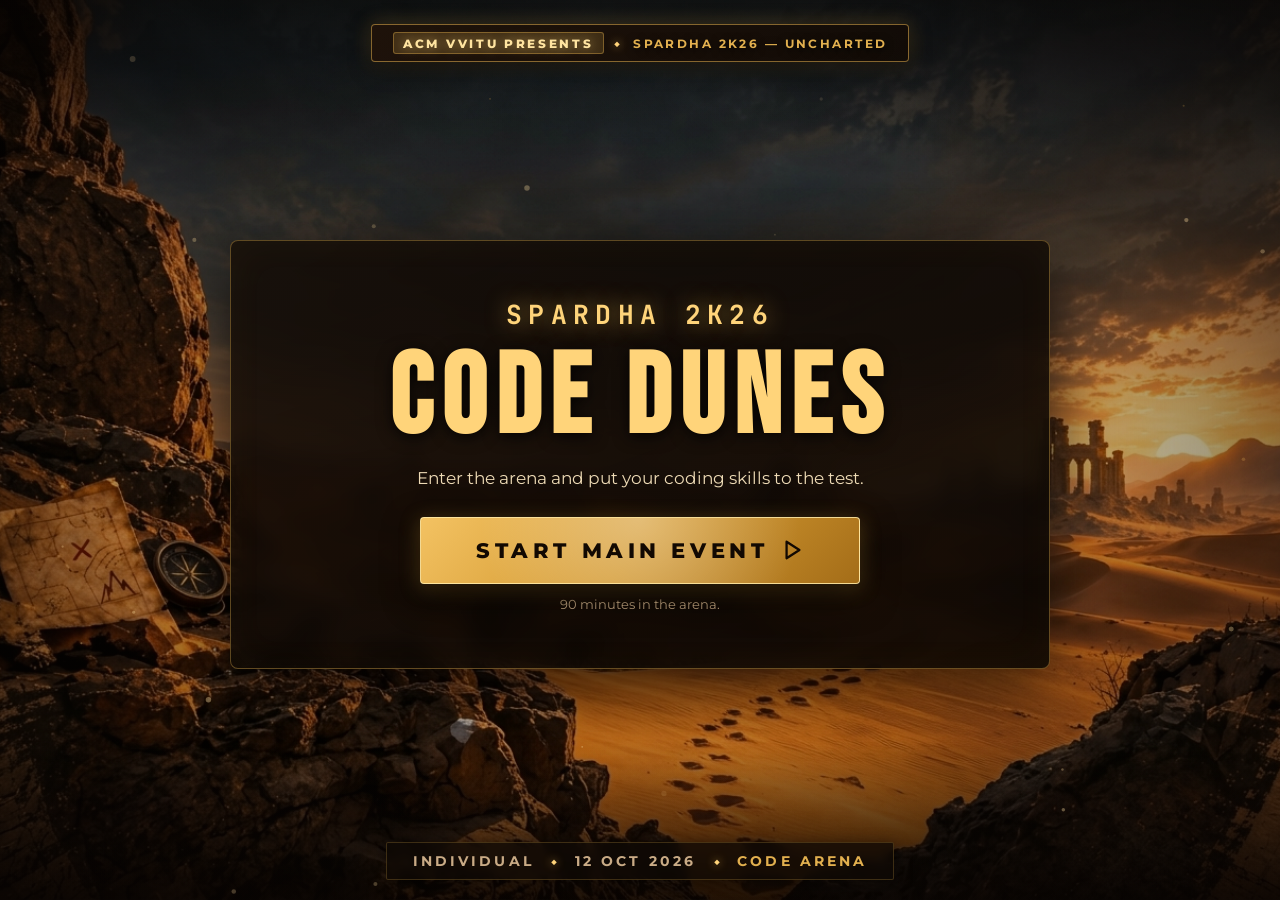
==== event.html @ 4f4726bd "Initial commit for CODE DUNES" ====
<!DOCTYPE html>
<html lang="en">
<head>
  <meta charset="UTF-8">
  <meta name="viewport" content="width=device-width, initial-scale=1.0">
  <meta http-equiv="X-UA-Compatible" content="ie=edge">
  <title>CODE DUNES — Start Main Event | Spardha 2k26</title>
  
  <meta name="description" content="Event Briefing and Launch Arena for CODE DUNES — Spardha 2k26.">
  <meta name="theme-color" content="#0d0906">

  <!-- Favicon -->
  <link rel="icon" type="image/jpeg" href="assets/code-dunes-poster.jpg">

  <!-- Google Fonts: Bebas Neue, Cinzel, Montserrat & JetBrains Mono -->
  <link rel="preconnect" href="https://fonts.googleapis.com">
  <link rel="preconnect" href="https://fonts.gstatic.com" crossorigin>
  <link href="https://fonts.googleapis.com/css2?family=Bebas+Neue&family=Cinzel:wght@500;700;800&family=Montserrat:wght@400;500;600;700;800&family=JetBrains+Mono:wght@500;700&display=swap" rel="stylesheet">

  <link rel="stylesheet" href="event.css">
</head>
<body>

  <!-- Full-screen Hero Atmosphere with Ambient Canvas -->
  <main class="event-hero" role="main">
    
    <!-- Moving sand particles canvas -->
    <canvas id="sand-canvas" aria-hidden="true"></canvas>
    
    <!-- Cinematic Dark Overlay -->
    <div class="event-overlay" aria-hidden="true"></div>

    <!-- Persistent Top Header -->
    <header class="event-header">
      <div class="fest-pill">
        <span class="fest-prefix">ACM VVITU PRESENTS</span>
        <span class="meta-dot" aria-hidden="true">◆</span>
        <span>SPARDHA 2K26 — UNCHARTED</span>
      </div>
    </header>

    <div class="lobby-wrapper start-screen">
      <section class="start-panel" aria-labelledby="event-title">
        <p class="start-eyebrow">SPARDHA 2K26</p>
        <h1 class="start-title" id="event-title">CODE DUNES</h1>
        <p class="start-description">Enter the arena and put your coding skills to the test.</p>

        <div class="action-launch-area">
          <button type="button" class="btn-main-event" id="btn-start-main-event" aria-label="Start Main Event Arena">
            <span class="btn-pulse-ring" aria-hidden="true"></span>
            <span class="btn-glow" aria-hidden="true"></span>
            <span class="btn-text">START MAIN EVENT</span>
            <svg class="btn-arrow" viewBox="0 0 24 24" width="22" height="22" fill="none" stroke="currentColor" stroke-width="2.5" stroke-linecap="round" stroke-linejoin="round" aria-hidden="true">
              <polygon points="5 3 19 12 5 21 5 3"></polygon>
            </svg>
          </button>
        </div>
        <p class="launch-note">90 minutes in the arena.</p>
      </section>
    </div>

    <footer class="event-details" role="contentinfo">
      <div class="meta-inner">
        <span class="meta-item">INDIVIDUAL</span>
        <span class="meta-dot" aria-hidden="true">◆</span>
        <span class="meta-item">12 OCT 2026</span>
        <span class="meta-dot" aria-hidden="true">◆</span>
        <span class="meta-item platform">CODE ARENA</span>
      </div>
    </footer>

  </main>


  <div class="launch-overlay" id="launch-overlay" aria-hidden="true" role="dialog" aria-modal="true" aria-labelledby="launch-placeholder-title">
    <div class="launch-hud">
      <div class="launch-step-tag">EVENT LINK</div>
      <h2 class="launch-placeholder-title" id="launch-placeholder-title">CODE CHEF CONTEST</h2>
      <p class="launch-placeholder-message">The event link is coming soon. Please check back later.</p>
      <button type="button" class="placeholder-close" id="placeholder-close">BACK TO EVENT PAGE</button>
    </div>
  </div>

  <script src="event.js"></script>
</body>
</html>
---- event.css ----
/* ============================================================
   CODE DUNES — PAGE 3: EVENT LOBBY STYLESHEET
   Spardha 2k26: Uncharted | Pre-Flight Briefing & Main Event Launch
   ============================================================ */

:root {
  --font-display: 'Bebas Neue', sans-serif;
  --font-serif: 'Cinzel', serif;
  --font-sans: 'Montserrat', -apple-system, BlinkMacSystemFont, 'Segoe UI', Roboto, sans-serif;
  --font-mono: 'JetBrains Mono', monospace;

  /* Color Palette — Desert & Ancient Ruins */
  --bg-dark: #0a0604;
  --bg-deep: #050302;
  --bg-card: rgba(18, 11, 6, 0.9);

  --sand-gold: #e2b04f;
  --sand-bright: #ffd47a;
  --sand-light: #f5e4c8;
  --sand-muted: #c9ab86;
  --sand-parchment: #eedbb6;
  
  --banner-bg: rgba(22, 14, 8, 0.85);
  --banner-border: rgba(226, 176, 79, 0.35);

  /* Button Golden Gradient */
  --btn-gold-1: #f3c262;
  --btn-gold-2: #d49a32;
  --btn-gold-3: #a46d18;
  --btn-text: #120902;
  --btn-glow: rgba(226, 176, 79, 0.45);

  /* Accents & Status */
  --accent-green: #38ef7d;
  --accent-red: #ff5252;
}

*, *::before, *::after {
  box-sizing: border-box;
  margin: 0;
  padding: 0;
}

html, body {
  width: 100%;
  min-height: 100%;
  overflow-x: hidden;
  background-color: var(--bg-dark);
  color: var(--sand-light);
  font-family: var(--font-sans);
  -webkit-font-smoothing: antialiased;
}

/* Full-screen Viewport Container */
.event-hero {
  position: relative;
  width: 100%;
  min-height: 100vh;
  min-height: 100dvh;
  display: flex;
  flex-direction: column;
  justify-content: space-between;
  align-items: center;
  padding: 1.5rem 1.25rem 1.25rem 1.25rem;
  background-image: url('assets/code-dunes-poster.jpg');
  background-size: cover;
  background-position: center center;
  background-repeat: no-repeat;
  overflow-x: hidden;
}

/* Sand dust canvas */
#sand-canvas {
  position: fixed;
  top: 0;
  left: 0;
  width: 100%;
  height: 100%;
  pointer-events: none;
  z-index: 2;
  opacity: 0.75;
}

/* Dark atmospheric vignette overlay */
.event-overlay {
  position: fixed;
  inset: 0;
  z-index: 1;
  pointer-events: none;
  background: 
    radial-gradient(ellipse at 50% 48%, rgba(12, 7, 3, 0.45) 0%, rgba(12, 7, 3, 0.25) 50%, rgba(6, 3, 2, 0.7) 100%),
    linear-gradient(180deg, rgba(10, 5, 2, 0.5) 0%, transparent 18%, transparent 82%, rgba(8, 4, 2, 0.8) 100%);
}

/* Header */
.event-header {
  position: relative;
  z-index: 4;
  display: flex;
  flex-direction: column;
  align-items: center;
  gap: 0.5rem;
  margin-bottom: 1.25rem;
  text-align: center;
}

.fest-pill {
  display: inline-flex;
  align-items: center;
  gap: 0.65rem;
  padding: 0.45rem 1.3rem;
  font-size: 0.76rem;
  font-weight: 700;
  letter-spacing: 0.2em;
  text-transform: uppercase;
  color: var(--sand-gold);
  background: linear-gradient(135deg, rgba(32, 19, 10, 0.9) 0%, rgba(18, 11, 6, 0.95) 100%);
  border: 1px solid rgba(226, 176, 79, 0.55);
  border-radius: 4px;
  backdrop-filter: blur(8px);
  -webkit-backdrop-filter: blur(8px);
  text-shadow: 0 2px 8px rgba(0, 0, 0, 0.85);
  box-shadow: 0 6px 20px rgba(0, 0, 0, 0.6), 0 0 20px rgba(226, 176, 79, 0.28);
}

.fest-prefix {
  color: #ffe4a0;
  font-weight: 800;
  letter-spacing: 0.22em;
  background: rgba(226, 176, 79, 0.18);
  padding: 0.15rem 0.6rem;
  border-radius: 3px;
  border: 1px solid rgba(226, 176, 79, 0.4);
  text-shadow: 0 0 12px rgba(255, 212, 122, 0.7);
}

.meta-dot {
  font-size: 0.6rem;
  color: #ffd47a;
  text-shadow: 0 0 8px rgba(226, 176, 79, 0.8);
}

/* Lobby Content Wrapper */
.lobby-wrapper {
  position: relative;
  z-index: 4;
  width: 100%;
  max-width: 1080px;
  margin: 0 auto;
}

.lobby-grid {
  display: grid;
  grid-template-columns: 360px 1fr;
  gap: 1.6rem;
  align-items: stretch;
}

/* ============================================================
   CARD 1: CONTESTANT DIGITAL PASS
   ============================================================ */
.pass-card {
  position: relative;
  display: flex;
  flex-direction: column;
  justify-content: space-between;
  background: linear-gradient(165deg, rgba(24, 15, 8, 0.94) 0%, rgba(12, 7, 4, 0.97) 100%);
  border: 1px solid rgba(226, 176, 79, 0.45);
  border-radius: 8px;
  padding: 1.8rem 1.6rem;
  box-shadow: 
    0 16px 45px rgba(0, 0, 0, 0.9),
    inset 0 0 35px rgba(226, 176, 79, 0.05);
  backdrop-filter: blur(10px);
}

/* Corner Accents */
.pass-corner-accent {
  position: absolute;
  width: 14px;
  height: 14px;
  pointer-events: none;
}
.pass-corner-accent.top-left {
  top: 6px;
  left: 6px;
  border-top: 2px solid var(--sand-bright);
  border-left: 2px solid var(--sand-bright);
}
.pass-corner-accent.top-right {
  top: 6px;
  right: 6px;
  border-top: 2px solid var(--sand-bright);
  border-right: 2px solid var(--sand-bright);
}
.pass-corner-accent.bottom-left {
  bottom: 6px;
  left: 6px;
  border-bottom: 2px solid var(--sand-bright);
  border-left: 2px solid var(--sand-bright);
}
.pass-corner-accent.bottom-right {
  bottom: 6px;
  right: 6px;
  border-bottom: 2px solid var(--sand-bright);
  border-right: 2px solid var(--sand-bright);
}

.pass-header {
  display: flex;
  align-items: center;
  justify-content: space-between;
  margin-bottom: 1.4rem;
  padding-bottom: 0.75rem;
  border-bottom: 1px dashed rgba(226, 176, 79, 0.3);
}

.pass-brand {
  display: flex;
  align-items: center;
  gap: 0.45rem;
}

.pass-symbol {
  font-size: 1.1rem;
}

.pass-title {
  font-family: var(--font-display);
  font-size: 1rem;
  letter-spacing: 0.15em;
  color: var(--sand-bright);
}

.pass-clearance-badge {
  display: inline-flex;
  align-items: center;
  gap: 0.35rem;
  background: rgba(56, 239, 125, 0.15);
  border: 1px solid rgba(56, 239, 125, 0.4);
  padding: 0.22rem 0.6rem;
  border-radius: 2px;
  font-family: var(--font-mono);
  font-size: 0.68rem;
  font-weight: 700;
  letter-spacing: 0.15em;
  color: var(--accent-green);
}

.live-dot {
  width: 7px;
  height: 7px;
  border-radius: 50%;
  background: var(--accent-green);
  box-shadow: 0 0 6px var(--accent-green);
  animation: pulseGreen 1.8s infinite;
}

@keyframes pulseGreen {
  0%, 100% { transform: scale(0.9); opacity: 0.7; }
  50% { transform: scale(1.3); opacity: 1; }
}

.pass-body {
  display: flex;
  flex-direction: column;
  gap: 1.1rem;
}

.pass-avatar-wrap {
  display: flex;
  justify-content: center;
}

.pass-avatar {
  width: 68px;
  height: 68px;
  border-radius: 50%;
  background: radial-gradient(circle at 35% 30%, #ffd47a 0%, #a46d18 100%);
  border: 2px solid #fff;
  display: flex;
  align-items: center;
  justify-content: center;
  font-family: var(--font-serif);
  font-size: 1.5rem;
  font-weight: 700;
  color: #120902;
  box-shadow: 0 6px 20px rgba(0, 0, 0, 0.7), 0 0 15px rgba(226, 176, 79, 0.4);
}

.pass-candidate-info {
  text-align: center;
}

.pass-lbl {
  display: block;
  font-size: 0.65rem;
  font-weight: 700;
  letter-spacing: 0.16em;
  text-transform: uppercase;
  color: var(--sand-muted);
  margin-bottom: 0.2rem;
}

.pass-name {
  font-family: var(--font-serif);
  font-size: 1.35rem;
  font-weight: 700;
  letter-spacing: 0.08em;
  color: #fff;
  text-shadow: 0 2px 8px rgba(0, 0, 0, 0.8);
}

.pass-details-grid {
  display: grid;
  grid-template-columns: repeat(2, 1fr);
  gap: 0.85rem;
  background: rgba(10, 5, 2, 0.7);
  border: 1px solid rgba(226, 176, 79, 0.2);
  border-radius: 4px;
  padding: 0.85rem;
}

.pass-detail-cell {
  display: flex;
  flex-direction: column;
}

.pass-detail-cell.full-width {
  grid-column: span 2;
  border-top: 1px solid rgba(226, 176, 79, 0.15);
  padding-top: 0.5rem;
  margin-top: 0.2rem;
}

.pass-val {
  font-size: 0.82rem;
  font-weight: 700;
  color: var(--sand-light);
  word-break: break-word;
}

.pass-val.mono {
  font-family: var(--font-mono);
  letter-spacing: 0.05em;
}

.pass-val.gold {
  color: var(--sand-bright);
}

/* Barcode */
.pass-barcode-wrap {
  display: flex;
  flex-direction: column;
  align-items: center;
  gap: 0.35rem;
  padding-top: 0.75rem;
}

.pass-barcode-lines {
  width: 100%;
  height: 28px;
  background: repeating-linear-gradient(
    90deg,
    var(--sand-gold),
    var(--sand-gold) 2px,
    transparent 2px,
    transparent 4px,
    var(--sand-parchment) 4px,
    var(--sand-parchment) 7px,
    transparent 7px,
    transparent 9px,
    var(--sand-gold) 9px,
    var(--sand-gold) 13px,
    transparent 13px,
    transparent 15px
  );
  opacity: 0.85;
}

.pass-barcode-num {
  font-family: var(--font-mono);
  font-size: 0.65rem;
  letter-spacing: 0.25em;
  color: var(--sand-muted);
}

.pass-footer {
  text-align: center;
  margin-top: 1.25rem;
  padding-top: 0.75rem;
  border-top: 1px dashed rgba(226, 176, 79, 0.25);
}

.btn-text-link {
  color: var(--sand-gold);
  font-size: 0.8rem;
  font-weight: 700;
  text-decoration: underline;
  text-underline-offset: 4px;
  transition: color 0.2s ease;
}

.btn-text-link:hover {
  color: #fff;
}

/* ============================================================
   CARD 2: DIRECTIVES & START MAIN EVENT
   ============================================================ */
.directives-card {
  background: var(--bg-card);
  border: 1px solid var(--banner-border);
  border-radius: 8px;
  padding: 2.2rem 2.4rem;
  box-shadow: 0 16px 45px rgba(0, 0, 0, 0.85);
  backdrop-filter: blur(12px);
  -webkit-backdrop-filter: blur(12px);
  display: flex;
  flex-direction: column;
  justify-content: space-between;
}

.card-status-bar {
  display: inline-flex;
  align-items: center;
  gap: 0.5rem;
  font-family: var(--font-mono);
  font-size: 0.72rem;
  font-weight: 700;
  letter-spacing: 0.15em;
  color: var(--sand-gold);
  margin-bottom: 1.1rem;
}

.status-indicator {
  width: 8px;
  height: 8px;
  border-radius: 50%;
  background: var(--sand-gold);
  box-shadow: 0 0 8px var(--sand-gold);
}

.directives-header {
  margin-bottom: 1.6rem;
}

.directives-heading {
  font-family: var(--font-serif);
  font-size: clamp(1.6rem, 3.2vw, 2.2rem);
  font-weight: 700;
  letter-spacing: 0.08em;
  color: var(--sand-bright);
  text-shadow: 0 2px 10px rgba(0, 0, 0, 0.8);
  margin-bottom: 0.35rem;
}

.directives-subtext {
  font-size: 0.88rem;
  color: var(--sand-muted);
}

/* Rules Grid */
.rules-grid {
  display: grid;
  grid-template-columns: repeat(2, 1fr);
  gap: 1rem;
  margin-bottom: 1.6rem;
}

.rule-box {
  display: flex;
  align-items: flex-start;
  gap: 0.85rem;
  background: rgba(14, 8, 4, 0.7);
  border: 1px solid rgba(226, 176, 79, 0.22);
  border-radius: 4px;
  padding: 0.95rem 1rem;
  transition: border-color 0.25s ease, background-color 0.25s ease;
}

.rule-box:hover {
  background: rgba(24, 14, 7, 0.85);
  border-color: rgba(226, 176, 79, 0.45);
}

.rule-num {
  font-family: var(--font-mono);
  font-size: 0.95rem;
  font-weight: 700;
  color: var(--sand-gold);
  line-height: 1;
  padding-top: 2px;
}

.rule-content h4 {
  font-size: 0.84rem;
  font-weight: 700;
  letter-spacing: 0.06em;
  color: var(--sand-bright);
  margin-bottom: 0.2rem;
}

.rule-content p {
  font-size: 0.76rem;
  color: var(--sand-light);
  line-height: 1.35;
  opacity: 0.9;
}

/* Agreement Checkbox */
.readiness-box {
  background: rgba(22, 13, 7, 0.75);
  border: 1px solid rgba(226, 176, 79, 0.3);
  border-radius: 4px;
  padding: 0.85rem 1.15rem;
  margin-bottom: 1.8rem;
}

.agreement-label {
  display: flex;
  align-items: center;
  gap: 0.75rem;
  cursor: pointer;
  user-select: none;
}

.agreement-label input[type="checkbox"] {
  position: absolute;
  opacity: 0;
  pointer-events: none;
}

.custom-checkbox {
  width: 20px;
  height: 20px;
  border-radius: 3px;
  border: 2px solid var(--sand-gold);
  background: rgba(12, 6, 2, 0.8);
  flex-shrink: 0;
  display: flex;
  align-items: center;
  justify-content: center;
  transition: all 0.2s ease;
}

.agreement-label input[type="checkbox"]:checked + .custom-checkbox {
  background: var(--sand-gold);
}

.agreement-label input[type="checkbox"]:checked + .custom-checkbox::after {
  content: '✓';
  color: #120902;
  font-size: 14px;
  font-weight: 900;
}

.agreement-text {
  font-size: 0.82rem;
  font-weight: 600;
  color: var(--sand-parchment);
  line-height: 1.4;
}

/* Main Event Button */
.action-launch-area {
  display: flex;
  justify-content: center;
  margin-bottom: 0.85rem;
}

.btn-main-event {
  position: relative;
  display: inline-flex;
  align-items: center;
  justify-content: center;
  gap: 0.85rem;
  width: 100%;
  max-width: 440px;
  padding: 1.25rem 2.8rem;
  min-height: 62px;
  background: linear-gradient(135deg, var(--btn-gold-1) 0%, var(--btn-gold-2) 50%, var(--btn-gold-3) 100%);
  color: var(--btn-text);
  font-family: var(--font-sans);
  font-size: clamp(1.1rem, 2.2vw, 1.3rem);
  font-weight: 800;
  letter-spacing: 0.22em;
  text-transform: uppercase;
  border: 1px solid rgba(255, 235, 170, 0.85);
  border-radius: 4px;
  cursor: pointer;
  outline: none;
  overflow: hidden;
  box-shadow: 
    0 12px 35px rgba(0, 0, 0, 0.7),
    0 4px 20px rgba(212, 154, 50, 0.4);
  transition: transform 0.25s cubic-bezier(0.16, 1, 0.3, 1),
              filter 0.25s ease,
              box-shadow 0.25s ease;
}

.btn-pulse-ring {
  position: absolute;
  inset: -6px;
  border-radius: 8px;
  border: 2px solid rgba(226, 176, 79, 0.6);
  pointer-events: none;
  animation: pulseRing 2.2s cubic-bezier(0.25, 0.46, 0.45, 0.94) infinite;
}

@keyframes pulseRing {
  0% { transform: scale(0.97); opacity: 0.8; }
  60% { transform: scale(1.05); opacity: 0; }
  100% { transform: scale(1.05); opacity: 0; }
}

.btn-glow {
  position: absolute;
  inset: 0;
  background: radial-gradient(circle at 50% 0%, rgba(255, 255, 255, 0.45), transparent 70%);
  opacity: 0.7;
  pointer-events: none;
}

.btn-text, .btn-arrow {
  position: relative;
  z-index: 1;
}

.btn-main-event:hover {
  transform: scale(1.03);
  filter: brightness(1.12);
  box-shadow: 
    0 16px 45px rgba(0, 0, 0, 0.75),
    0 6px 30px rgba(243, 194, 98, 0.6);
}

.btn-main-event:active {
  transform: scale(0.99);
}

.launch-note {
  text-align: center;
  font-size: 0.74rem;
  color: var(--sand-muted);
}

/* Footer */
.event-details {
  position: relative;
  z-index: 4;
  width: 100%;
  display: flex;
  justify-content: center;
  align-items: center;
  padding-top: 1rem;
}

.meta-inner {
  display: flex;
  align-items: center;
  justify-content: center;
  gap: 1.1rem;
  padding: 0.55rem 1.6rem;
  background: rgba(14, 9, 5, 0.75);
  border: 1px solid rgba(226, 176, 79, 0.22);
  border-radius: 2px;
  backdrop-filter: blur(5px);
  -webkit-backdrop-filter: blur(5px);
  box-shadow: 0 4px 16px rgba(0, 0, 0, 0.5);
}

.meta-item {
  font-size: clamp(0.72rem, 1.4vw, 0.88rem);
  font-weight: 700;
  letter-spacing: 0.22em;
  text-transform: uppercase;
  color: var(--sand-muted);
}

.meta-item.platform {
  color: var(--sand-gold);
}

/* ============================================================
   CINEMATIC LAUNCH OVERLAY
   ============================================================ */
.launch-overlay {
  position: fixed;
  inset: 0;
  z-index: 9999;
  background: rgba(7, 4, 2, 0.94);
  backdrop-filter: blur(14px);
  -webkit-backdrop-filter: blur(14px);
  display: flex;
  align-items: center;
  justify-content: center;
  opacity: 0;
  pointer-events: none;
  transition: opacity 0.4s ease;
}

.launch-overlay.active {
  opacity: 1;
  pointer-events: auto;
}

.launch-hud {
  display: flex;
  flex-direction: column;
  align-items: center;
  text-align: center;
  max-width: 520px;
  width: 90%;
  padding: 2.5rem 2rem;
  background: rgba(18, 10, 5, 0.9);
  border: 1px solid var(--sand-gold);
  border-radius: 8px;
  box-shadow: 0 20px 60px rgba(0, 0, 0, 0.9), 0 0 40px rgba(226, 176, 79, 0.3);
}

.launch-placeholder-title {
  margin-bottom: 0.8rem;
  color: var(--sand-bright);
  font-family: var(--font-display);
  font-size: clamp(2rem, 7vw, 3rem);
  letter-spacing: 0.08em;
}

.launch-placeholder-message {
  margin-bottom: 1.6rem;
  color: var(--sand-parchment);
  line-height: 1.5;
}

.placeholder-close {
  padding: 0.8rem 1.2rem;
  color: var(--btn-text);
  background: linear-gradient(135deg, var(--btn-gold-1), var(--btn-gold-2));
  border: 1px solid rgba(255, 235, 170, 0.85);
  border-radius: 4px;
  font: inherit;
  font-size: 0.82rem;
  font-weight: 800;
  letter-spacing: 0.1em;
  cursor: pointer;
}

.placeholder-close:focus-visible {
  outline: 2px solid #fff;
  outline-offset: 3px;
}

.launch-step-tag {
  font-family: var(--font-mono);
  font-size: 0.75rem;
  font-weight: 700;
  letter-spacing: 0.25em;
  color: var(--sand-gold);
  margin-bottom: 0.85rem;
}

.start-screen {
  max-width: 820px;
}

.start-panel {
  padding: clamp(1.5rem, 5vw, 3.5rem) clamp(1rem, 5vw, 3rem);
  text-align: center;
  background: linear-gradient(160deg, rgba(18, 11, 6, 0.84), rgba(8, 5, 3, 0.92));
  border: 1px solid rgba(226, 176, 79, 0.38);
  border-radius: 8px;
  box-shadow: 0 20px 60px rgba(0, 0, 0, 0.7), inset 0 0 40px rgba(226, 176, 79, 0.04);
  backdrop-filter: blur(10px);
  -webkit-backdrop-filter: blur(10px);
}

.start-eyebrow {
  margin-bottom: 0.8rem;
  color: var(--sand-bright);
  font-family: var(--font-mono);
  font-size: clamp(1.15rem, 3vw, 1.65rem);
  font-weight: 700;
  letter-spacing: 0.24em;
  text-shadow: 0 0 22px rgba(226, 176, 79, 0.65);
}

.start-title {
  color: var(--sand-bright);
  font-family: var(--font-display);
  font-size: clamp(3.5rem, 12vw, 7rem);
  font-weight: 700;
  letter-spacing: 0.08em;
  line-height: 0.98;
  text-shadow: 0 3px 16px rgba(0, 0, 0, 0.8);
}

.start-description {
  margin: 0.85rem 0 1.8rem;
  color: var(--sand-parchment);
  font-size: clamp(0.9rem, 2vw, 1.05rem);
}

.start-panel .action-launch-area {
  margin-bottom: 0.75rem;
}

.start-panel .launch-note {
  font-size: 0.82rem;
}

/* Responsiveness */
@media (max-width: 900px) {
  .lobby-grid {
    grid-template-columns: 1fr;
  }
  .pass-card {
    max-width: 480px;
    margin: 0 auto;
  }
}

@media (max-width: 600px) {
  .rules-grid {
    grid-template-columns: 1fr;
  }
  .directives-card {
    padding: 1.4rem 1.1rem;
  }
  .btn-main-event {
    font-size: 1rem;
    padding: 1rem 1.4rem;
  }
  .meta-inner {
    flex-wrap: wrap;
    gap: 0.55rem 0.8rem;
  }
}
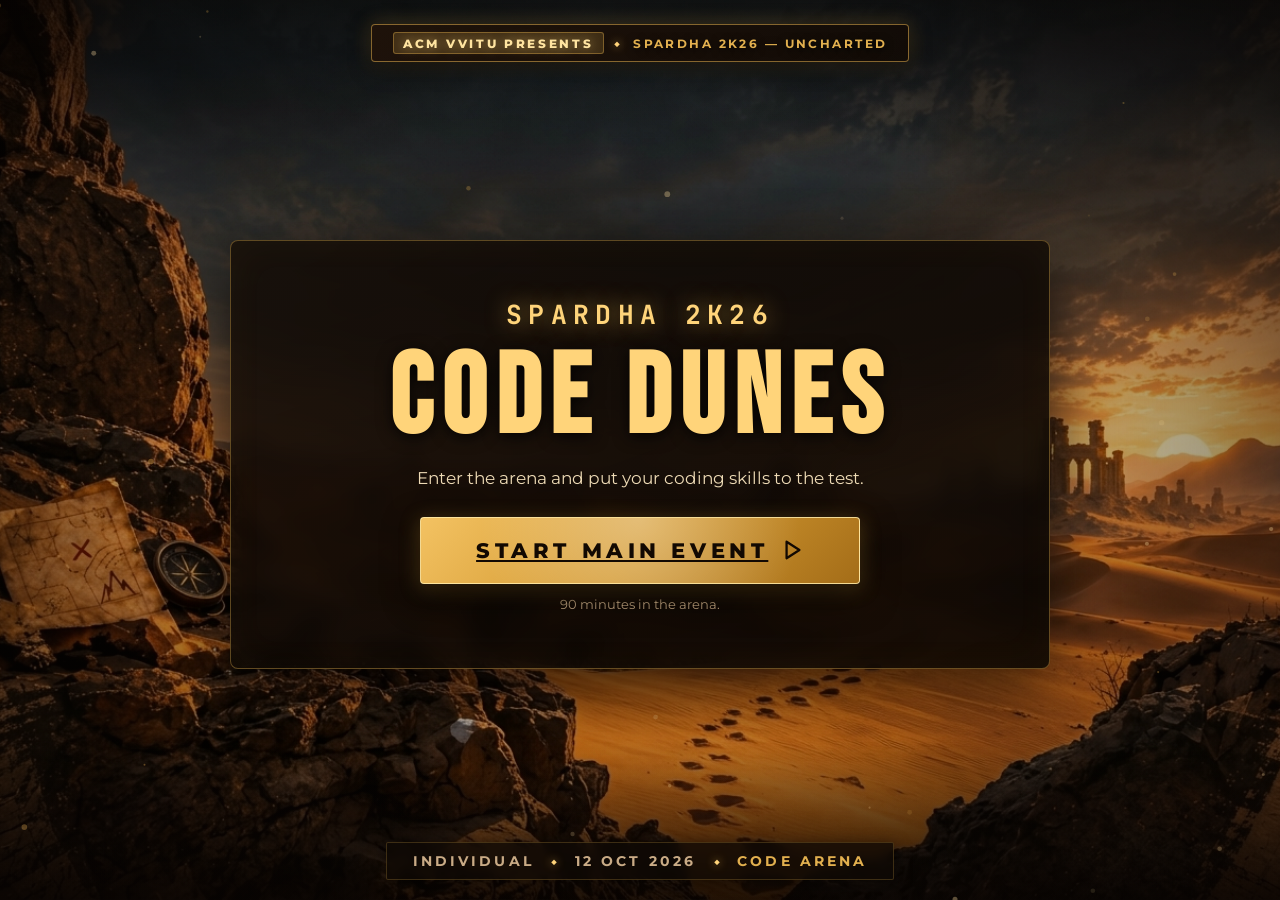
==== commit 5cb537c1: "Link event launch button to CodeChef Co-authored-by: Copilot <223556219+Copilot@users.noreply.github" ====
--- a/event.html
+++ b/event.html
@@ -46,14 +46,14 @@
         <p class="start-description">Enter the arena and put your coding skills to the test.</p>
 
         <div class="action-launch-area">
-          <button type="button" class="btn-main-event" id="btn-start-main-event" aria-label="Start Main Event Arena">
+          <a href="https://www.codechef.com/skill-test/VVITHACK" class="btn-main-event" id="btn-start-main-event" aria-label="Start Main Event Arena" target="_blank" rel="noopener noreferrer">
             <span class="btn-pulse-ring" aria-hidden="true"></span>
             <span class="btn-glow" aria-hidden="true"></span>
             <span class="btn-text">START MAIN EVENT</span>
             <svg class="btn-arrow" viewBox="0 0 24 24" width="22" height="22" fill="none" stroke="currentColor" stroke-width="2.5" stroke-linecap="round" stroke-linejoin="round" aria-hidden="true">
               <polygon points="5 3 19 12 5 21 5 3"></polygon>
             </svg>
-          </button>
+          </a>
         </div>
         <p class="launch-note">90 minutes in the arena.</p>
       </section>
@@ -72,15 +72,6 @@
   </main>
 
 
-  <div class="launch-overlay" id="launch-overlay" aria-hidden="true" role="dialog" aria-modal="true" aria-labelledby="launch-placeholder-title">
-    <div class="launch-hud">
-      <div class="launch-step-tag">EVENT LINK</div>
-      <h2 class="launch-placeholder-title" id="launch-placeholder-title">CODE CHEF CONTEST</h2>
-      <p class="launch-placeholder-message">The event link is coming soon. Please check back later.</p>
-      <button type="button" class="placeholder-close" id="placeholder-close">BACK TO EVENT PAGE</button>
-    </div>
-  </div>
-
   <script src="event.js"></script>
 </body>
 </html>
